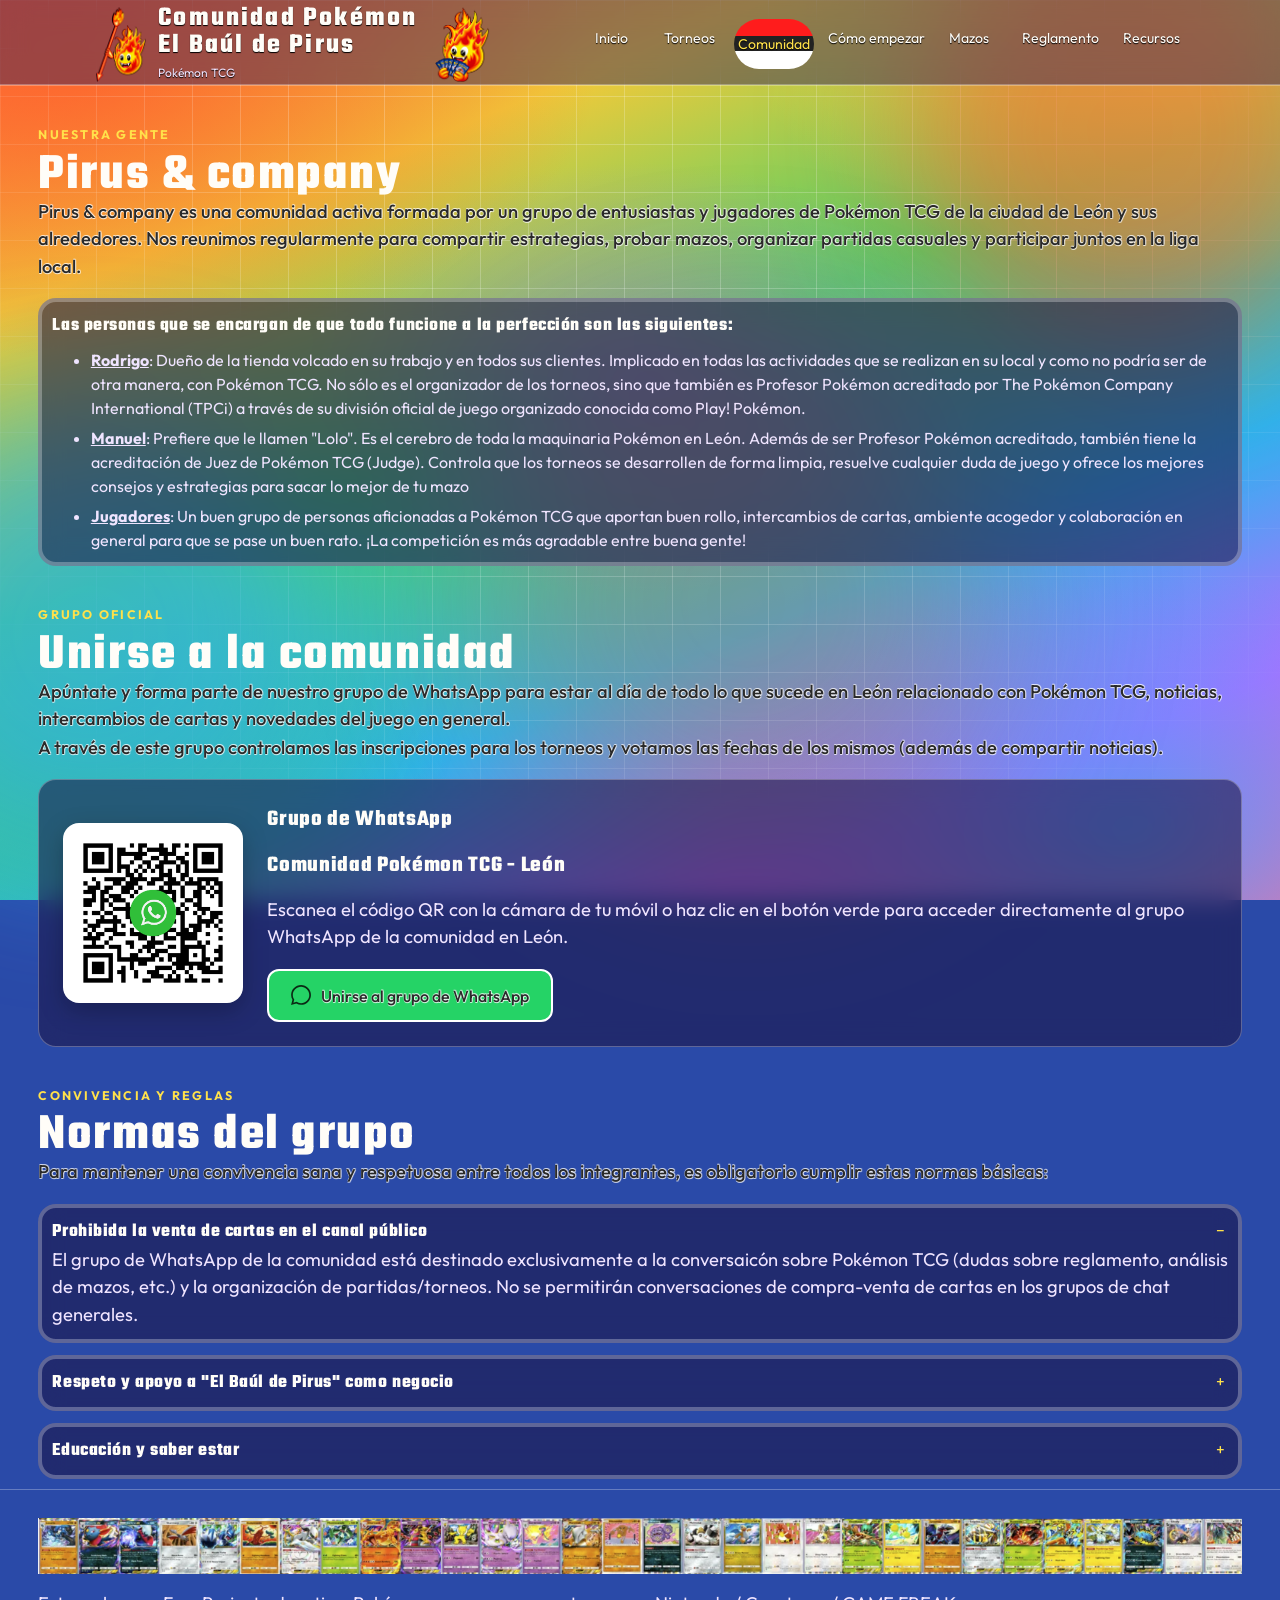
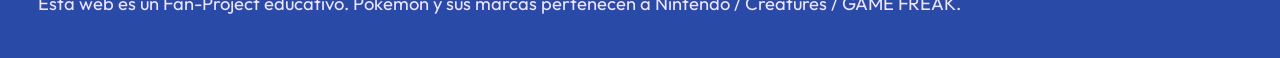
==== comunidad.html @ 63b7018d "Add files via upload" ====
<!DOCTYPE html>
<html lang="es">
  <head>
    <meta charset="UTF-8" />
    <meta name="viewport" content="width=device-width, initial-scale=1.0" />
    <title>Comunidad Pirus · Pokémon TCG · El baúl de Pirus</title>
    <link rel="icon" href="favicon_PirusPokemon.png" type="image/png" />
    <link rel="preconnect" href="https://fonts.googleapis.com" />
    <link rel="preconnect" href="https://fonts.gstatic.com" crossorigin />
    <link
      href="https://fonts.googleapis.com/css2?family=Outfit:wght@400;500;600;700&family=Teko:wght@500;600;700&display=swap"
      rel="stylesheet"
    />
    <link rel="stylesheet" href="styles.css" />
  </head>
  <body>
    <div class="bg-grid" aria-hidden="true"></div>
    <div class="bg-orb bg-orb--red" aria-hidden="true"></div>
    <div class="bg-orb bg-orb--yellow" aria-hidden="true"></div>

    <div id="cabecera-container"></div>

    <main>
      <section class="panel page">
        <div class="block-stack">
          <!-- Bloque 1: Pirus & company -->
          <div>
            <div class="panel__head">
              <div>
                <p class="eyebrow eyebrow-initial">Nuestra Gente</p>
                <h2>Pirus & company</h2>
              </div>
              <p class="hero__lead">
                Pirus & company es una comunidad activa formada por un grupo de entusiastas y jugadores de Pokémon TCG de la ciudad de León y sus alrededores. Nos reunimos regularmente para compartir estrategias, probar mazos, organizar partidas casuales y participar juntos en la liga local.
              </p>
            </div>

            <div class="rules">
               <article class="rule">
                  <h3>Las personas que se encargan de que todo funcione a la perfección son las siguientes:</h3>
                  <p>
                    <ul>
                      <li><strong class="highlighted">Rodrigo</strong>: Dueño de la tienda volcado en su trabajo y en todos sus clientes. Implicado en todas las actividades que se realizan en su local y como no podría ser de otra manera, con Pokémon TCG. No sólo es el organizador de los torneos, sino que también es Profesor Pokémon acreditado por The Pokémon Company International (TPCi) a través de su división oficial de juego organizado conocida como Play! Pokémon.</li>
                      <li><strong class="highlighted">Manuel</strong>: Prefiere que le llamen "Lolo". Es el cerebro de toda la maquinaria Pokémon en León. Además de ser Profesor Pokémon acreditado, también tiene la acreditación de Juez de Pokémon TCG (Judge). Controla que los torneos se desarrollen de forma limpia, resuelve cualquier duda de juego y ofrece los mejores consejos y estrategias para sacar lo mejor de tu mazo</li>
                      <li><strong class="highlighted">Jugadores</strong>: Un buen grupo de personas aficionadas a Pokémon TCG que aportan buen rollo, intercambios de cartas, ambiente acogedor y colaboración en general para que se pase un buen rato. ¡La competición es más agradable entre buena gente!</li>
                    </ul> 
                  </p>
              </article>
            </div>            
          </div>

          <!-- Bloque 2: Unirse a la comunidad (QR WhatsApp) -->
          <div>
            <div class="panel__head">
              <div>
                <p class="eyebrow">Grupo oficial</p>
                <h2>Unirse a la comunidad</h2>
              </div>
              <p class="hero__lead">
                Apúntate y forma parte de nuestro grupo de WhatsApp para estar al día de todo lo que sucede en León relacionado con Pokémon TCG, noticias, intercambios de cartas y novedades del juego en general.
              </p>
              <p class="hero__lead">
                A través de este grupo controlamos las inscripciones para los torneos y votamos las fechas de los mismos (además de compartir noticias).
              </p>
            </div>

            <div class="community-qr-card">
              <div class="qr-box">
                <img src="img/QR_whatsapp_TEST.png" alt="Código QR Grupo WhatsApp Comunidad Pirus" />
              </div>
              <div class="qr-info">
                <h3>Grupo de WhatsApp</h3>
				<h3>Comunidad Pokémon TCG - León</h3>
                <p>Escanea el código QR con la cámara de tu móvil o haz clic en el botón verde para acceder directamente al grupo WhatsApp de la comunidad en León.</p>
                <a class="btn-whatsapp" href="https://www.TESTTESTTESTTEST.org" target="_blank" rel="noreferrer">
                  <svg width="20" height="20" viewBox="0 0 24 24" fill="currentColor"><path d="M.057 24l1.687-6.163c-1.041-1.804-1.588-3.849-1.587-5.946.003-6.556 5.338-11.891 11.893-11.891 3.181.001 6.167 1.24 8.413 3.488 2.245 2.248 3.481 5.236 3.48 8.414-.003 6.557-5.338 11.892-11.893 11.892-1.99-.001-3.951-.5-5.688-1.448l-6.305 1.654zm6.597-3.807c1.676.995 3.276 1.591 5.392 1.592 5.448 0 9.886-4.434 9.889-9.885.002-5.462-4.415-9.89-9.881-9.892-5.452 0-9.887 4.434-9.889 9.884-.001 2.225.651 3.891 1.746 5.634l-.999 3.648 3.742-.981z"/></svg>
                  <span class="hero__lead">Unirse al grupo de WhatsApp</span>
                </a>
              </div>
            </div>
          </div>

          <!-- Bloque 3: Normas de la comunidad (Acordeones) -->
          <div>
            <div class="panel__head">
              <div>
                <p class="eyebrow">Convivencia y Reglas</p>
                <h2>Normas del grupo</h2>
              </div>
              <p class="hero__lead">
                Para mantener una convivencia sana y respetuosa entre todos los integrantes, es obligatorio cumplir estas normas básicas:
              </p>
            </div>

            <div class="rules">
              <article class="rule is-open">
                <button type="button">
                  <h3>Prohibida la venta de cartas en el canal público</h3>
                  <span>−</span>
                </button>
                <p>
                  El grupo de WhatsApp de la comunidad está destinado exclusivamente a la conversaicón sobre Pokémon TCG (dudas sobre reglamento, análisis de mazos, etc.) y la organización de partidas/torneos. No se permitirán conversaciones de compra-venta de cartas en los grupos de chat generales.
                </p>
              </article>
              <article class="rule">
                <button type="button">
                  <h3>Respeto y apoyo a "El Baúl de Pirus" como negocio</h3>
                  <span>+</span>
                </button>
                <p>
                  Valoramos y apoyamos el esfuerzo de "El Baúl de Pirus" haciendo posible esta comunidad, torneos, así como ceder el espacio para jugar. Por ello, para mostrar nuestro compromiso y respeto, no se permitirán comentarios que fomenten la compra de artículos relacionados con Pokémon TCG en otros establecimientos.
                </p>
              </article>
              <article class="rule">
                <button type="button">
                  <h3>Educación y saber estar</h3>
                  <span>+</span>
                </button>
                <p>
                  En El Baúl de Pirus jugamos gente de todas las edades (niños, adolescentes, jóvenes y adultos). Queremos mantener un buen ambiente, por lo que es necesario respeto y paciencia. De igual forma, hay que comportarse de forma amable, saber ganar y saber perder. Al fin y al cabo, esto es un juego y todos queremos divertirnos y pasarlo bien.
                </p>
              </article>
            </div>
          </div>
        </div>
      </section>
    </main>

    <div id="piedepagina-container"></div>
    <script src="cabecera.js"></script>
    <script src="piedepagina.js"></script>
    <script src="site.js"></script>
    <script src="app.js"></script>
  </body>
</html>
---- styles.css ----
:root {
  --ink: #fffdf8;
  --muted: #efe4ff;
  --bg: #2a4aa8;
  --panel: rgba(28, 22, 72, 0.58);
  --line: rgba(255, 255, 255, 0.28);
  --fire: #ff5a2a;
  --lightning: #ffe14a;
  --water: #2ea8ff;
  --grass: #3dce5a;
  --psychic: #c45cff;
  --fairy: #ff6ba8;
  --fighting: #d96b32;
  --red: #ff5a2a;
  --gold: #ffe14a;
  --cyan: #2ea8ff;
  --shadow: 0 24px 50px rgba(40, 16, 80, 0.28);
  --radius: 18px;
}

* {
  box-sizing: border-box;
  margin: 0;
  padding: 0;
}

html {
  -webkit-text-size-adjust: 100%;
  text-size-adjust: 100%;
  scroll-behavior: smooth;
  scroll-padding-top: 92px;
}

body {
  -webkit-text-size-adjust: 100%;
  text-size-adjust: 100%;
  font-family: Outfit, system-ui, sans-serif;
  color: var(--ink);
  min-height: 100vh;
  line-height: 1.5;
  background-color: var(--bg);
  background-image:
    radial-gradient(ellipse 70% 55% at 6% 8%, rgba(255, 90, 42, 0.72), transparent 58%),
    radial-gradient(ellipse 65% 50% at 94% 4%, rgba(255, 225, 74, 0.7), transparent 55%),
    radial-gradient(ellipse 55% 50% at 88% 92%, rgba(46, 168, 255, 0.7), transparent 58%),
    radial-gradient(ellipse 50% 45% at 8% 90%, rgba(61, 206, 90, 0.62), transparent 55%),
    radial-gradient(ellipse 45% 40% at 50% 42%, rgba(196, 92, 255, 0.45), transparent 60%),
    linear-gradient(158deg, #ff6b3d 0%, #f0c93a 22%, #4ad36a 44%, #2bb4f0 66%, #b86bff 84%, #ff6ba8 100%);
  background-attachment: fixed;
}

body::before {
  content: "";
  position: fixed;
  width: 520px;
  height: 520px;
  border-radius: 50%;
  background: var(--fighting);
  filter: blur(90px);
  opacity: 0.35;
  top: 38%;
  left: 38%;
  pointer-events: none;
  z-index: 0;
}

p {
  font-size: 1.15rem;
}

a {
  color: #89dced;
  text-shadow: 0 1px 1px rgba(0, 0, 0, 1);
}

li {
  margin-left: 20px;
}

.highlighted {
    font-weight: bold;              
    text-decoration: underline;
}

.bg-grid {
  position: fixed;
  inset: 0;
  background-image:
    linear-gradient(rgba(255, 255, 255, 0.22) 1px, transparent 1px),
    linear-gradient(90deg, rgba(255, 255, 255, 0.22) 1px, transparent 1px);
  background-size: 48px 48px;
  mask-image: radial-gradient(circle at 50% 18%, black 35%, transparent 88%);
  pointer-events: none;
  z-index: 0;
}

.bg-orb {
  position: fixed;
  width: 460px;
  height: 460px;
  border-radius: 50%;
  filter: blur(70px);
  opacity: 0.55;
  pointer-events: none;
  z-index: 0;
}

.bg-orb--red {
  background: var(--fire);
  top: -100px;
  right: -80px;
}

.bg-orb--yellow {
  background: var(--water);
  bottom: 4%;
  left: -140px;
}

.topbar,
main,
.footer {
  position: relative;
  z-index: 1;
}

.topbar {
  position: sticky;
  top: 0;
  display: flex;
  align-items: center;
  justify-content: space-between;
  gap: 16px;
  padding: 1px 7vw;
  padding-top: 5px;
  background: rgba(40, 28, 90, 0.45);
  backdrop-filter: blur(14px);
  border-bottom: 1px solid var(--line);
  z-index: 10;
}

.brand {
  display: flex;
  align-items: center;
  gap: 12px;
  color: inherit;
  text-decoration: none;
}

.brand strong {
  display: block;
  font-family: Teko, sans-serif;
  font-size: 1.7rem;
  letter-spacing: 0.08em;
  line-height: 1;
}

.brand small {
  color: var(--muted);
  font-size: 0.75rem;
}

.brand__logo,
.brand__logo2 {
  height: 75px;
  width: auto;
  object-fit: contain;
  margin: 0px;
  margin-left: 5px;
  display: block;
}

.nav {
  display: flex;
  gap: 4px;
  flex-wrap: wrap;
  justify-content: flex-end;
}

.nav a {
  color: var(--ink);
  text-decoration: none;
  padding: 9px 10px;
  border-radius: 999px;
  font-size: 0.88rem;
  white-space: nowrap;
}

.nav a:hover {
  background: linear-gradient(to bottom, #ff1c1c77 35%, #22222277 35%, #22222277 65%, #ffffff77 65%);
  color: var(--gold);
  height: 50px;
  align-self: max-content; 
  width: max-content; 
  display: inline-flex;
  align-items: center;
  padding: 0 4px; 
  white-space: nowrap;
  margin-left: 5px;
}

.nav a.is-active {
    background: linear-gradient(to bottom, #ff1c1c 35%, #222222 35%, #222222 65%, #ffffff 65%);
    color: var(--gold);
    height: 50px;
    align-self: max-content; 
    width: max-content; 
    display: inline-flex;
    align-items: center;
    padding: 0 4px; 
    white-space: nowrap;
    margin-left: 5px;
}

.nav-toggle {
  display: none;
  background: none;
  border: 0;
  width: 42px;
  height: 42px;
  flex-direction: column;
  justify-content: center;
  gap: 5px;
  cursor: pointer;
}

.nav-toggle span {
  display: block;
  height: 4px;
  border-radius: 2px;
}

.hero,
.panel,
.footer {
  padding: 72px 3vw;
}

.hero {
  padding: 0 0 72px;
}

.hero__banner {
  position: relative;
  isolation: isolate;
  min-height: clamp(200px, 78vh, 350px);
  display: flex;
  flex-direction: column;
  justify-content: flex-end;
  padding: 90px 7vw 8px;
  background:
    linear-gradient(180deg, rgba(12, 10, 32, 0.28) 0%, rgba(12, 10, 32, 0.42) 42%, rgba(12, 10, 32, 0.82) 100%),
    url("img/portada.jpg") center / cover no-repeat;
  color: #fff;
}

.hero__banner::before {
  content: "";
  position: absolute;
  inset: 0;
  z-index: -1;
}

.site-kicker {
  font-family: Teko, sans-serif;
  font-size: clamp(1.4rem, 3.2vw, 2.4rem);
  letter-spacing: 0.12em;
  text-transform: uppercase;
  text-shadow: 0 4px 18px rgba(0, 0, 0, 0.55);
}

.site-name {
  font-family: Teko, sans-serif;
  font-size: clamp(2.2rem, 6vw, 4.6rem);
  letter-spacing: 0.04em;
  line-height: 0.95;
  margin: 4px 0 18px;
  text-shadow: 0 6px 22px rgba(0, 0, 0, 0.55);
}

.hero h1 {
  max-width: none;
  width: 100%;
  font-size: clamp(2.6rem, 7.2vw, 6.4rem);
  line-height: 0.92;
  text-wrap: balance;
  text-shadow: 0 6px 24px rgba(0, 0, 0, 0.55);
}

.hero__body {
  padding: 0px 7vw 0;
}

.home .topbar {
  position: absolute;
  left: 0;
  right: 0;
  background: linear-gradient(180deg, rgba(10, 8, 28, 0.62), transparent);
  border-bottom: 0;
}

.page {
  border-top: 0;
  padding-top: 0px;
}

.page h1 {
  font-size: clamp(2.4rem, 5vw, 4.2rem);
  max-width: none;
}

.gate-grid {
  display: grid;
  grid-template-columns: repeat(2, minmax(0, 1fr));
  gap: 22px;
  margin-top: 15px;
}

.gate {
  position: relative;
  display: block;
  width: 100%;
  aspect-ratio: 16 / 9; /* Proporción rectangular (puedes usar 1 / 1 para un cuadrado) */
  border-radius: 24px;
  overflow: hidden;
  color: #ffffff;
  text-decoration: none;
  border: 5px solid var(--line);
  box-shadow: var(--shadow);
  transition: background-color 0.3s ease, transform 0.3s ease, border-color 0.3s ease;
}

.gate img {
  position: absolute;
  inset: 0;
  width: 100%;
  height: 100%;
  object-fit: cover;
  transition: transform 0.35s ease;
  pointer-events: none;
}

.gate::after {
  content: "";
  position: absolute;
  inset: 0;
  background: linear-gradient(180deg, rgba(255, 255, 255, 0.08) 0%, rgba(252, 252, 252, 0.95) 280%);
  pointer-events: none;
}

.gate__label {
  position: absolute;
  left: 18px;
  right: 22px;
  bottom: 10px;
  z-index: 1;
  font-family: Teko, sans-serif;
  font-size: clamp(2.3rem, calc(1rem + 4vw), 3.5rem);
  letter-spacing: 0.04em;
  text-shadow: 0 4px 18px rgba(0, 0, 0, 0.7), -1px -1px 0 #000000, 1px -1px 0 #000000, -1px 1px 0 #000000, 1px 1px 0 #000000;
}

.gate:hover img,
.gate:focus-visible img {
  transform: scale(1.06);
}

.gate:hover::after,
.gate:focus-visible::after {
    background: linear-gradient(180deg, rgba(255, 255, 255, 0.18) 0%, rgba(104, 75, 36, 0.95) 120%);
}

.gate:hover,
.gate:focus-visible {
  border-color: #fffb00;
}

.gate:focus-visible {
  outline: 3px solid var(--gold);
  outline-offset: 3px;
}

.footer a {
  color: var(--gold);
}

.eyebrow {
  color: var(--gold);
  text-transform: uppercase;
  letter-spacing: 0.18em;
  font-size: 0.78rem;
  font-weight: 700;
  margin-top: 40px;
  margin-bottom: -10px;
}

h1,
h2,
h3 {
  font-family: Teko, sans-serif;
  letter-spacing: 0.03em;
}

h1 {
  font-size: clamp(3rem, 8vw, 6.2rem);
  line-height: 0.9;
}

.page h1 {
  max-width: none;
}

h2 {
  font-size: clamp(2.2rem, 4vw, 3.4rem);
  margin-bottom: -15px; /* o 0px si quieres pegado */
  line-height: 0.8em;
  margin-top: 0.4em;
  margin-bottom: 0.0em;
}

.first__text {
  margin-top: 15px;
}

.hero__lead {
  color: rgb(42, 42, 42);
  margin-top: 1px;
  font-weight: 500;
  text-shadow: 
    -0.7px -0.7px 0 rgba(255, 255, 255, 0.4),  0.8px -0.8px 0 rgba(255, 255, 255, 0.4), -0.8px  0.8px 0 rgba(255, 255, 255, 0.4),  0.8px  0.8px 0 rgba(255, 255, 255, 0.4),
     0px   -0.7px 0 rgba(255, 255, 255, 0.4),  0px    0.8px 0 rgba(255, 255, 255, 0.4), -0.8px  0px   0 rgba(255, 255, 255, 0.4),  0.8px  0px   0 rgba(255, 255, 255, 0.4);
}

.panel__intro {
  color: black;
  margin-top: 1px;
}

.hero__actions {
  display: flex;
  gap: 12px;
  flex-wrap: wrap;
  margin: 28px 0 40px;
}

.btn {
  border: 0;
  cursor: pointer;
  text-decoration: none;
  display: inline-flex;
  align-items: center;
  justify-content: center;
  padding: 12px 18px;
  border-radius: 999px;
  font-weight: 700;
  font-family: inherit;
}

.btn--primary {
  background: var(--gold);
  color: #1a1403;
}

.btn--ghost {
  background: transparent;
  color: var(--ink);
  border: 1px solid var(--line);
}

.hero__stats {
  display: flex;
  gap: 28px;
  list-style: none;
  color: var(--muted);
}

.hero__stats strong {
  display: block;
  color: var(--ink);
  font-size: 1.4rem;
}

.panel {
  border-top: 1px solid var(--line);
  padding-bottom: 10px;
}

.panel__head {
  display: flex;
  flex-direction: column;
  margin-bottom: 8px;
}

.chips {
  display: flex;
  gap: 8px;
  flex-wrap: wrap;
  margin-bottom: 22px;
}

.chip {
  background: #1c242e;
  color: var(--ink);
  border: 1px solid var(--line);
  border-radius: 999px;
  padding: 8px 14px;
  cursor: pointer;
  font-family: inherit;
}

.chip.is-active {
  background: var(--red);
  border-color: var(--red);
}

.tournament-grid,
.card-pool,
.resource-grid {
  display: grid;
  gap: 16px;
}

.tournament-grid {
  grid-template-columns: repeat(auto-fit, minmax(260px, 1fr));
}

.t-card {
  background: var(--panel);
  border: 1px solid var(--line);
  border-radius: var(--radius);
  padding: 20px;
  box-shadow: var(--shadow);
  backdrop-filter: blur(12px);
}

.t-card header {
  display: flex;
  justify-content: space-between;
  gap: 12px;
  margin-bottom: 12px;
}

.badge {
  font-size: 0.75rem;
  padding: 4px 8px;
  border-radius: 999px;
  background: #243041;
  color: var(--cyan);
  text-transform: uppercase;
  letter-spacing: 0.06em;
  flex-shrink: 0;
  white-space: nowrap;
  align-self: flex-start;
}

.t-card h3 {
  font-size: 1.7rem;
}

.t-card p {
  color: var(--muted);
  margin: 6px 0;
}

.seats {
  margin-top: 14px;
  height: 8px;
  background: #0e1318;
  border-radius: 99px;
  overflow: hidden;
}

.seats span {
  display: block;
  height: 100%;
  background: linear-gradient(90deg, var(--grass), var(--gold));
}

.panel--lab {
  background: linear-gradient(180deg, rgba(61, 206, 90, 0.16), transparent 45%);
}

.lab {
  display: grid;
  grid-template-columns: 1.4fr 0.9fr;
  gap: 20px;
}

.lab__pool,
.lab__deck,
.damage-tool,
.rule,
.resource-card {
  background: var(--panel);
  border: 4px solid var(--line);
  border-radius: var(--radius);
  padding: 10px;
  padding-right: 5px;
  backdrop-filter: blur(12px);
}

.lab__toolbar {
  display: grid;
  grid-template-columns: 1.4fr 0.8fr;
  gap: 10px;
  margin-bottom: 14px;
}

input,
select {
  width: 100%;
  background: #0e1318;
  color: var(--ink);
  border: 1px solid var(--line);
  border-radius: 12px;
  padding: 10px 12px;
  font-family: inherit;
}

.card-pool {
  grid-template-columns: repeat(auto-fill, minmax(150px, 1fr));
  max-height: 620px;
  overflow: auto;
}

.mini-card {
  text-align: left;
  background: #10161c;
  border: 1px solid var(--line);
  color: inherit;
  border-radius: 14px;
  padding: 12px;
  cursor: pointer;
  font-family: inherit;
}

.mini-card:hover {
  border-color: var(--gold);
  transform: translateY(-2px);
}

.mini-card .type {
  font-size: 0.75rem;
  color: var(--gold);
}

.mini-card h4 {
  font-size: 1.15rem;
  margin: 4px 0;
}

.mini-card .meta {
  color: var(--muted);
  font-size: 0.8rem;
}

.deck-meter__top {
  display: flex;
  justify-content: space-between;
  align-items: baseline;
}

.meter {
  height: 10px;
  background: #0e1318;
  border-radius: 99px;
  overflow: hidden;
  margin: 10px 0;
}

.meter span {
  display: block;
  height: 100%;
  width: 0;
  background: var(--cyan);
  transition: width 0.2s ease, background 0.2s ease;
}

.meter span.is-full {
  background: var(--grass);
}

.meter span.is-over {
  background: var(--red);
}

.deck-status {
  color: var(--muted);
  font-size: 0.9rem;
  min-height: 2.4em;
}

.deck-list {
  list-style: none;
  margin: 16px 0;
  max-height: 420px;
  overflow: auto;
  display: grid;
  gap: 8px;
}

.deck-list li {
  display: flex;
  justify-content: space-between;
  align-items: center;
  gap: 8px;
  background: #10161c;
  border-radius: 12px;
  padding: 8px 10px;
}

.deck-list li span {
  min-width: 0;
  overflow: hidden;
  text-overflow: ellipsis;
  white-space: nowrap;
}

.qty {
  display: flex;
  gap: 6px;
  align-items: center;
  flex-shrink: 0;
}

.qty button {
  width: 28px;
  height: 28px;
  border: 0;
  border-radius: 8px;
  background: #243041;
  color: var(--ink);
  cursor: pointer;
}

.lab__actions {
  display: flex;
  gap: 8px;
  flex-wrap: wrap;
}

.rules {
  display: grid;
  gap: 12px;
}

.rule button {
  width: 100%;
  text-align: left;
  background: none;
  border: 0;
  color: inherit;
  font: inherit;
  cursor: pointer;
  display: flex;
  justify-content: space-between;
  gap: 12px;
}

.rule button.withimg {
  display: flex;
  flex-direction: row;
  align-items: center;
  justify-content: space-between;
  gap: 12px;
}

.rule button.withimg h3 {
  display: flex;
  align-items: center;
  gap: 12px;
  margin: 0;
  width: 100%;
}

.rule p {
  color: var(--muted);
  max-height: 0;
  overflow: hidden;
  transition: max-height 0.25s ease, margin 0.25s ease;
}

.rule.is-open p {
  max-height: 800px;
  margin-top: 10px;
  margin: 0px;
}

.rule button.withimg h3 img {
  flex-shrink: 0;
}

.rule button span {
  color: var(--gold); /* Amarillo */
  text-align: right;
  margin-right: 8px;
  width: 120px;
}

.rule ul {
  color: var(--muted);
  margin: 8px 0 0 1.15em;
  display: grid;
  gap: 6px;
}

.block-stack .rules,
.block-stack .resource-grid {
  margin-top: 18px;
}

.loan {
  display: grid;
  grid-template-columns: 1.15fr 0.85fr;
  gap: 24px;
  align-items: center;
  background: var(--panel);
  border: 1px solid var(--line);
  border-radius: var(--radius);
  padding: 28px;
  padding-top: 5px;
  box-shadow: var(--shadow);
  backdrop-filter: blur(12px);
}

.loan h2 {
  font-size: clamp(1.8rem, 3vw, 2.8rem);
  margin-bottom: 12px;
}

.loan p {
  color: var(--muted);
  margin-bottom: 12px;
}

.loan ul {
  color: var(--muted);
  margin: 8px 0 0 1.15em;
  display: grid;
  gap: 6px;
}

.loan figure {
  margin: 0;
  min-height: 220px;
  border-radius: 16px;
  overflow: hidden;
  border: 1px solid var(--line);
}

.loan img {
  width: 100%;
  height: 100%;
  object-fit: cover;
  display: block;
  min-height: 220px;
}

.panel--tools {
  background: linear-gradient(180deg, rgba(255, 90, 42, 0.16), transparent 50%);
}

.resource-grid {
  grid-template-columns: repeat(auto-fit, minmax(250px, 1fr));
}

.resource-card a {
  color: var(--gold);
}

.resource-card p {
  color: var(--muted);
  margin: 8px 0 12px;
}

.damage-tool {
  display: grid;
  gap: 10px;
  align-content: start;
}

.damage-result {
  font-size: 1.2rem;
}

.footer {
  border-top: 1px solid var(--line);
  color: var(--muted);
  font-size: 0.9rem;
  padding-top: 28px;
  padding-bottom: 40px;
}

.footer img {
  max-width: 100%;
  height: auto;
  display: block;
  margin: 0 auto 16px;
}

.toast {
  position: fixed;
  bottom: 20px;
  right: 20px;
  background: var(--gold);
  color: #1a1403;
  padding: 12px 16px;
  border-radius: 12px;
  opacity: 0;
  pointer-events: none;
  transform: translateY(8px);
  transition: 0.2s ease;
  z-index: 20;
  font-weight: 700;
}

.toast.is-on {
  opacity: 1;
  transform: none;
}

.community-qr-card {
  display: flex;
  gap: 24px;
  align-items: center;
  background: var(--panel);
  border: 1px solid var(--line);
  border-radius: var(--radius);
  padding: 24px;
  margin-top: 18px;
  backdrop-filter: blur(12px);
}

.qr-box {
  flex-shrink: 0;
  width: 180px;
  height: 180px;
  background: #ffffff;
  padding: 12px;
  border-radius: 16px;
  display: flex;
  align-items: center;
  justify-content: center;
  box-shadow: 0 8px 24px rgba(0, 0, 0, 0.25);
}

.qr-box svg,
.qr-box img {
  width: 100%;
  height: 100%;
  object-fit: contain;
  display: block;
}

.qr-info {
  display: flex;
  flex-direction: column;
  gap: 12px;
}

.qr-info h3 {
  font-size: 1.4rem;
  font-weight: 700;
  color: var(--ink);
}

.qr-info p {
  color: var(--muted);
  line-height: 1.5;
}

.btn-whatsapp {
  display: inline-flex;
  align-items: center;
  gap: 10px;
  width: fit-content;
  background: #25d366;
  color: #0b2914;
  font-weight: 700;
  padding: 12px 22px;
  border: 2px solid #ffffff; 
  border-radius: 12px;
  text-decoration: none;
  transition: transform 0.2s ease, filter 0.2s ease;
  margin-top: 6px;
}

.btn-whatsapp:hover {
  transform: translateY(-4px);
  filter: brightness(1.1);
}

@media (max-width: 680px) {
  .community-qr-card {
    flex-direction: column;
    text-align: center;
    align-items: center;
  }
  .btn-whatsapp {
    margin: 6px auto 0;
  }
}

.equipment-grid {
  display: grid;
  grid-template-columns: repeat(auto-fill, minmax(300px, 1fr));
  gap: 16px;
  margin-top: 20px;
}

.equipment-item {
  background: var(--panel);
  border: 1px solid var(--line);
  border-radius: var(--radius);
  padding: 20px;
  backdrop-filter: blur(12px);
}

.equipment-item h3 {
  font-size: 1.2rem;
  color: var(--lightning);
  margin-bottom: 8px;
  display: flex;
  align-items: center;
  gap: 8px;
}

.equipment-item h3::before {
  content: "•";
  color: var(--fire);
  font-size: 1.6rem;
  line-height: 1;
}

.equipment-item p {
  color: var(--muted);
  font-size: 0.95rem;
  line-height: 1.5;
}

.feature-card {
  background: var(--panel);
  border: 1px solid var(--line);
  border-radius: var(--radius);
  padding: 24px;
  margin-top: 18px;
  backdrop-filter: blur(12px);
}

.feature-card h3 {
  font-size: 1.3rem;
  margin-bottom: 10px;
  color: var(--ink);
}

.feature-card p {
  color: var(--muted);
  line-height: 1.5;
  margin-bottom: 16px;
}

.feature-card a {
  display: inline-flex;
  align-items: center;
  gap: 8px;
  background:  #931497;
  color: #ffffff;
  font-weight: 700;
  padding: 10px 18px;
  margin-bottom: 5px;
  margin-right: 10px;
  border: 2px solid #ffffff; 
  border-radius: 100px;
  text-decoration: none;
  transition: transform 0.2s ease, filter 0.2s ease;
}

.feature-card a:hover {
  transform: translateY(-4px);
  filter: brightness(1.1);
}

.map-container {
  margin-top: 36px;
  background: var(--panel);
  border: 1px solid var(--line);
  border-radius: 24px;
  padding: 20px;
  box-shadow: var(--shadow);
  backdrop-filter: blur(12px);
  display: flex;
  flex-direction: column;
  gap: 16px;
}

.map-header {
  display: flex;
  justify-content: space-between;
  align-items: center;
  flex-wrap: wrap;
  gap: 12px;
}

.map-subheader {
  margin-top: 0px;
}

.map-subheader h4 {
  font-size: 1rem;
  font-weight: 500;
  color: var(--muted);
}

.map-header h3 {
  font-size: 1.3rem;
  font-weight: 700;
  color: var(--ink);
}

.map-link-btn {
  display: inline-flex;
  align-items: center;
  gap: 8px;
  background: var(--water);
  color: #041829;
  font-weight: 700;
  padding: 8px 16px;
  border-radius: 10px;
  text-decoration: none;
  font-size: 0.9rem;
  transition: transform 0.2s ease, filter 0.2s ease;
}

.map-link-btn:hover {
  transform: translateY(-2px);
  filter: brightness(1.1);
}

.location-map {
  width: 100%;
  height: 280px;
  border: 0;
  border-radius: 16px;
  background: rgba(0, 0, 0, 0.2);
}

.panel__title-wrapper {
  display: flex;
  align-items: center;
  gap: 20px;
  flex-wrap: wrap;
}

.btn-event-locator {
  position: relative;
  display: inline-flex;
  align-items: center;
  background: linear-gradient(135deg, rgba(255, 90, 42, 0.9) 0%, rgba(255, 140, 0, 0.9) 50%, rgba(255, 225, 74, 0.9) 100%);
  border: 3px solid rgba(255, 255, 255, 0.6);
  padding: 11px 15px;
  border-radius: 999px;
  color: #0c081e;
  text-decoration: none;
  font-weight: 700;
  font-size: 0.98rem;
  box-shadow: 0 4px 18px rgba(255, 90, 42, 0.4), 0 0 14px rgba(255, 225, 74, 0.35);
  transition: all 0.35s cubic-bezier(0.25, 1, 0.5, 1);
  backdrop-filter: blur(10px);
  overflow: hidden;
  max-width: fit-content;
  margin-bottom: 15px;
}

.btn-event-locator::before {
  content: "";
  position: absolute;
  top: 0;
  left: -100%;
  width: 100%;
  height: 100%;
  background: linear-gradient(90deg, transparent, rgba(255, 255, 255, 0.6), transparent);
  transition: left 0.6s ease;
}

.btn-event-locator:hover::before {
  left: 100%;
}

.btn-event-locator:hover {
  transform: translateY(-4px) scale(1.04);
  background: linear-gradient(135deg, #ff5a2a 0%, #ff8c00 50%, #ffe14a 100%);
  border-color: #ffffff;
  color: #040110;
  box-shadow: 0 8px 30px rgba(255, 90, 42, 0.75), 0 0 24px rgba(255, 225, 74, 0.85);
}

.btn-event-locator img {
  height: 46px;
  width: auto;
  margin-top: -11px;
  margin-bottom: -11px;
  margin-right: 2px;
  object-fit: contain;
  filter: drop-shadow(0 2px 4px rgba(0, 0, 0, 0.3));
  transition: transform 0.35s cubic-bezier(0.34, 1.56, 0.64, 1);
}

.btn-event-locator:hover img {
  transform: rotate(-400deg) scale(1.4);
}

.rule:has(button):hover {
  background-color: rgba(28, 22, 72, 0.4);
}

.rule button span:hover {
  position: relative;
  overflow: hidden;
}

/* Tabla de rondas - estilo integrado con la paleta de colores de la web */
.TournamentRounds {
  display: inline-block;
  width: max-content;
  background: linear-gradient(180deg, #2733d6 0%, #0e7f9b 100%);
  border: 2px solid var(--line);
  border-radius: 14px;
  color: rgb(221, 212, 212);
  font-family: inherit;
  box-shadow: 0 8px 30px rgba(25, 16, 74, 0.18);
}

.TournamentRounds thead {
  background: linear-gradient(180deg, #000000 0%, #2733d6 100%);
}

.TournamentRounds th {
  padding: 5px 10px;
  font-size: 0.9rem;
  text-align: center;
  font-weight: 700;
  letter-spacing: 0.03em;
  color: #fff;
  border-bottom: 2px solid var(--gold);
  border-radius: 7px;
}

.TournamentRounds td {
  padding: 2px 20px;
  text-align: center;
  font-size: 1.2rem;
  vertical-align: middle;
  border-bottom: 1px solid rgba(255, 255, 255, 0.3);
}

.TournamentRounds tbody tr {
  transition: background-color 0.2s ease;
}

.TournamentRounds tbody tr:hover {
  background-color: rgba(46, 168, 255, 0.15);
}

.TournamentRounds.margin-auto {
  margin-left: auto;
  margin-right: auto;
  display: block;
}

/* Contenedor principal que oculta lo que desborda */
/* 1. NUEVO CONTENEDOR: Se encarga de centrar todo en la pantalla y alinear los laterales */
.carrusel-wrapper {
    display: flex;
    align-items: center;       /* Centra las imágenes verticalmente respecto al carrusel */
    justify-content: center;   /* Centra todo el bloque horizontalmente en la pantalla */
    max-width: 1800px;          /* Ancho máximo total (600px carrusel + imágenes + gaps) */
   gap: 20px
}

/* 2. TU ESTILO MODIFICADO: Quitamos el 'margin: auto' de aquí para que no interfiera */
.carrusel-container {
    position: relative;
    max-width: 600px; /* Ancho del carrusel */
    width: 100%;
    /* margin: auto; <-- ELIMINADO O COMENTADO para que responda al contenedor padre */
    overflow: hidden;
    border-radius: 10px;
    box-shadow: 0 4px 10px rgba(0, 0, 0, 0.3);
}

/* 3. NUEVO ESTILO: Controla el tamaño de tus imágenes laterales decorativas */
.img-lateral {
    width: auto;               /* Ajusta el ancho que quieras para tus imágenes */
    height: clamp(100px, 25vh, 200px); 
    max-width: 15vw; 
    flex-shrink: 1;    
/*    height: 200px;              /* Mantiene la proporción original */
/*    flex-shrink: 0;            /* Evita que las imágenes se aplasten en pantallas medianas */
}

.img-girada {
  transform: scaleX(-1);
}

/* --- TUS CSS RESTANTES SE QUEDAN EXACTAMENTE IGUAL --- */
.carrusel-track {
    display: flex;
    width: 100%;
    transition: transform 0.5s cubic-bezier(0.25, 0.46, 0.45, 0.94);
}

.carrusel-slide {
    min-width: 100%;
    box-sizing: border-box;
    height: 400px;
    background-color: #f0f0f0;
}

.carrusel-slide img {
    width: 100%;
    height: 100%;
    object-fit: cover;
    display: block;
}

.btn-nav {
    position: absolute;
    top: 50%;
    transform: translateY(-50%);
    background-color: rgba(0, 0, 0, 0.5);
    color: white;
    border: none;
    padding: 12px 16px;
    font-size: 18px;
    cursor: pointer;
    border-radius: 50%;
    transition: background-color 0.3s;
    z-index: 10;
}

.btn-nav:hover {
    background-color: rgba(0, 0, 0, 0.8);
}

.btn-prev { left: 15px; }
.btn-next { right: 15px; }

@media (max-width: 1100px) {
  .panel__head,
  .lab,
  .lab__toolbar,
  .gate-grid,
  .loan {
    grid-template-columns: minmax(0, 1fr);
    padding: 1px 2vw;
  }

  .brand__logo2 {
    display: none;
  }

  .topbar {
    gap: 0px;
    padding: 1px 0vw;
    padding-top: 5px;
  }
  
  .img-lateral {
    display: none;
  }

  .hero__banner {
    min-height: clamp(150px, 78vh, 220px) !important;
    padding: 90px 3vw 8px;
    background:
        linear-gradient(180deg, rgba(12, 10, 32, 0.28) 0%, rgba(12, 10, 32, 0.42) 42%, rgba(12, 10, 32, 0.82) 100%),
        url("img/portada.jpg") center calc(50% + 40px) / cover no-repeat;
  }

  .hero__body {
    padding: 0px 0vw 0;
  }

  .hero h1 {
    font-size: clamp(2rem, 0.743rem + 6.29vw, 6.4rem);
    line-height: 0.92;
  }

  .hero__lead {
    padding: 5px 2vw 0;
    color: rgb(42, 42, 42);
    margin-top: 1px;
    font-weight: 500;
    -webkit-text-stroke: 0.5px rgba(255, 255, 255, 0); 
    text-shadow: none;
  }

  .eyebrow-initial {
    margin-top: 10px;
  }

  .nav {
    display: none;
    position: absolute;
    top: 100%;
    left: 0;
    right: 0;
    background: rgba(48, 32, 110, 0.92);
    padding: 12px 7vw 18px;
    flex-direction: column;
    border-top: 10px solid #fecf3f;
    border-bottom: 10px solid #fecf3f;
    width: 98vw; 
    left: 50%;
    transform: translateX(-50%);

  }

  .nav-toggle {
    display: flex;
    margin-right: 8px;
  }

  .nav-toggle span {
    display: block;
    height: 4px;
    border-radius: 2px;
    background: #fecf3f;
  }

  .nav.is-open {
    display: flex;
  }

  .gate {
    aspect-ratio: 16 / 7; /* Proporción rectangular (puedes usar 1 / 1 para un cuadrado) */
  }

  .gate__label {
    left: 10px;
    right: 22px;
    bottom: 0px;
  }

  .feature-card {
    padding: 8px;
  }

  .TournamentRounds {
    display: table;
    width: 100%;
    max-width: 100%;
    table-layout: fixed;
  }

  .TournamentRounds th,
  .TournamentRounds td {
    padding: 0px 0px;
    overflow-wrap: anywhere;
  }

  .carrusel-slide {
    height: 250px;
  }
}
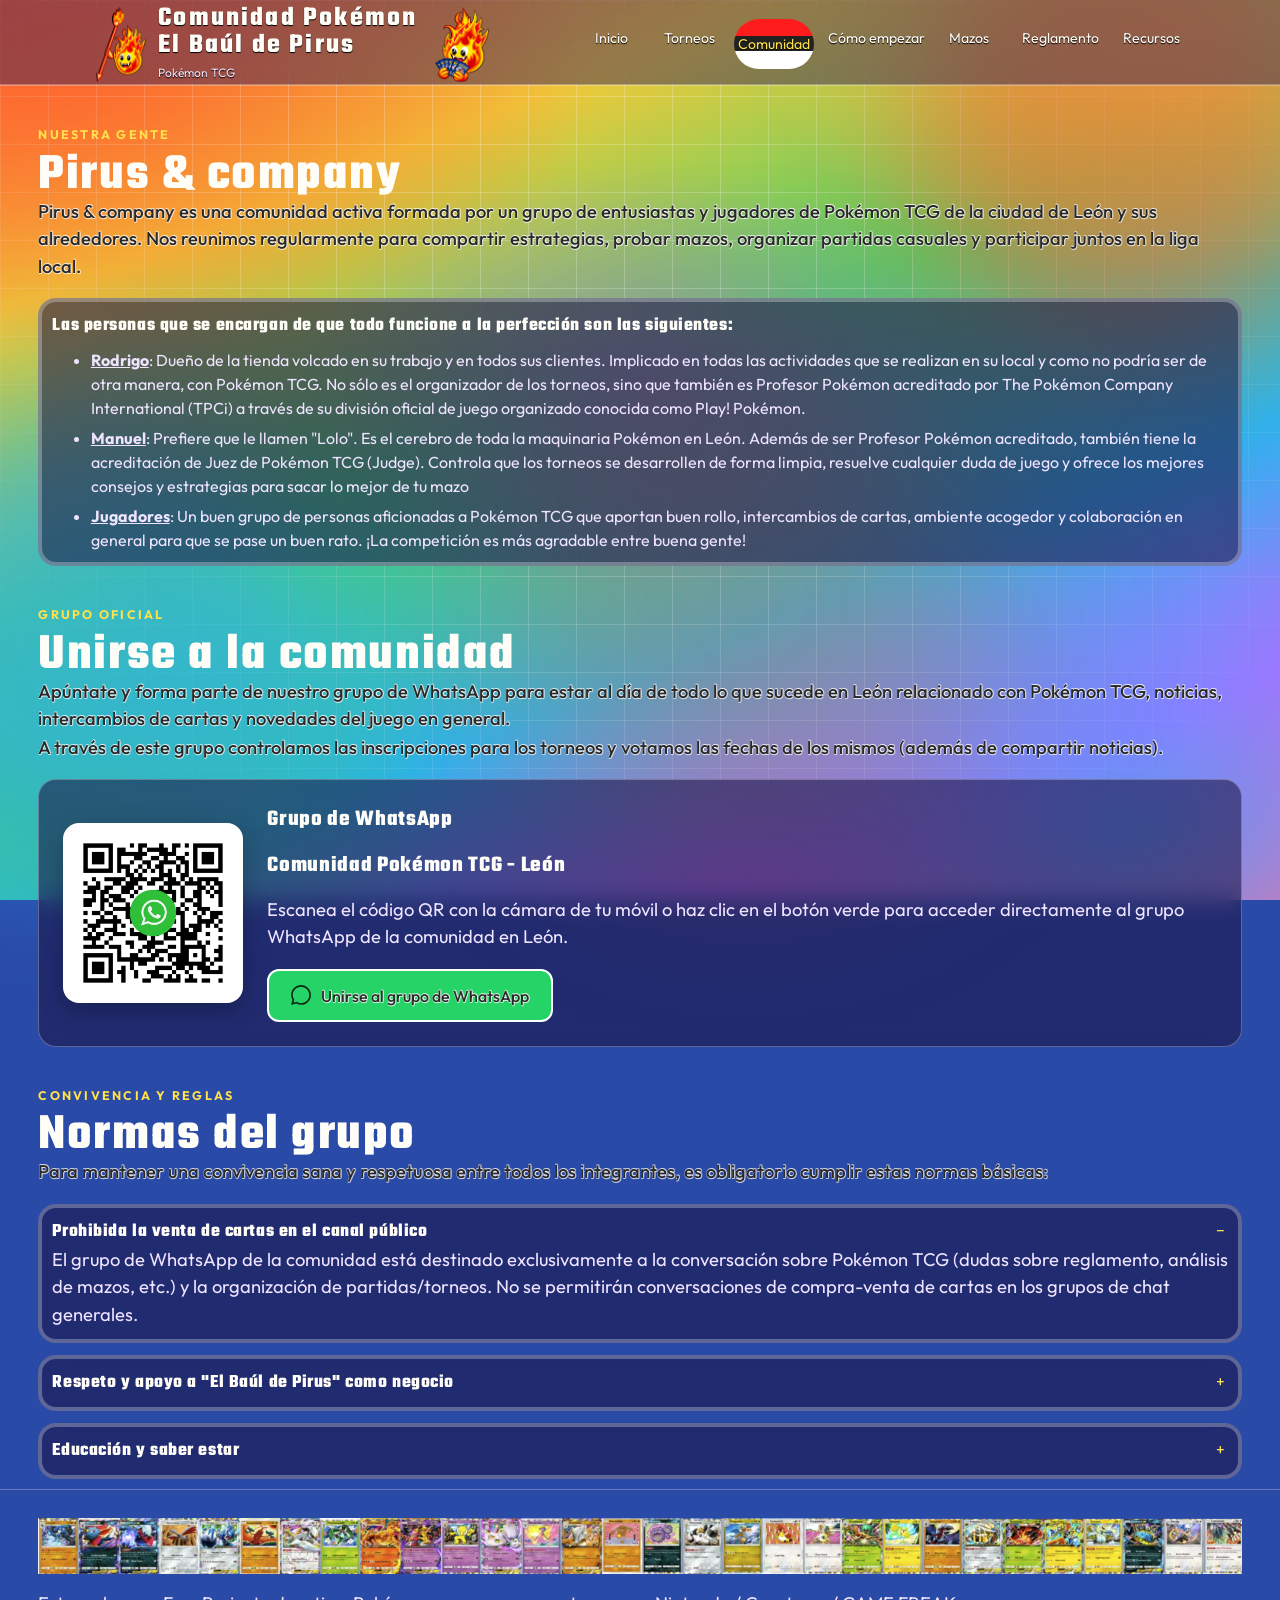
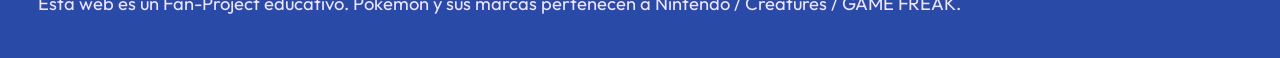
==== commit 1012bddc: "Add files via upload" ====
--- a/comunidad.html
+++ b/comunidad.html
@@ -99,7 +99,7 @@
                   <span>−</span>
                 </button>
                 <p>
-                  El grupo de WhatsApp de la comunidad está destinado exclusivamente a la conversaicón sobre Pokémon TCG (dudas sobre reglamento, análisis de mazos, etc.) y la organización de partidas/torneos. No se permitirán conversaciones de compra-venta de cartas en los grupos de chat generales.
+                  El grupo de WhatsApp de la comunidad está destinado exclusivamente a la conversación sobre Pokémon TCG (dudas sobre reglamento, análisis de mazos, etc.) y la organización de partidas/torneos. No se permitirán conversaciones de compra-venta de cartas en los grupos de chat generales.
                 </p>
               </article>
               <article class="rule">
--- a/styles.css
+++ b/styles.css
@@ -263,7 +263,7 @@
 
 .site-kicker {
   font-family: Teko, sans-serif;
-  font-size: clamp(1.4rem, 3.2vw, 2.4rem);
+  font-size: clamp(1rem, 4vw, 2.4rem);
   letter-spacing: 0.12em;
   text-transform: uppercase;
   text-shadow: 0 4px 18px rgba(0, 0, 0, 0.55);
@@ -794,7 +794,7 @@
   color: var(--gold); /* Amarillo */
   text-align: right;
   margin-right: 8px;
-  width: 120px;
+  width: 50px;
 }
 
 .rule ul {
@@ -1262,9 +1262,12 @@
 }
 
 .TournamentRounds.margin-auto {
+  display: table;
+  width: auto;
+  max-width: 100%;
+  table-layout: auto;
   margin-left: auto;
   margin-right: auto;
-  display: block;
 }
 
 /* Contenedor principal que oculta lo que desborda */
@@ -1382,7 +1385,7 @@
   }
 
   .hero h1 {
-    font-size: clamp(2rem, 0.743rem + 6.29vw, 6.4rem);
+    font-size: clamp(1.8rem, 5vw, 6.4rem);
     line-height: 0.92;
   }
 
